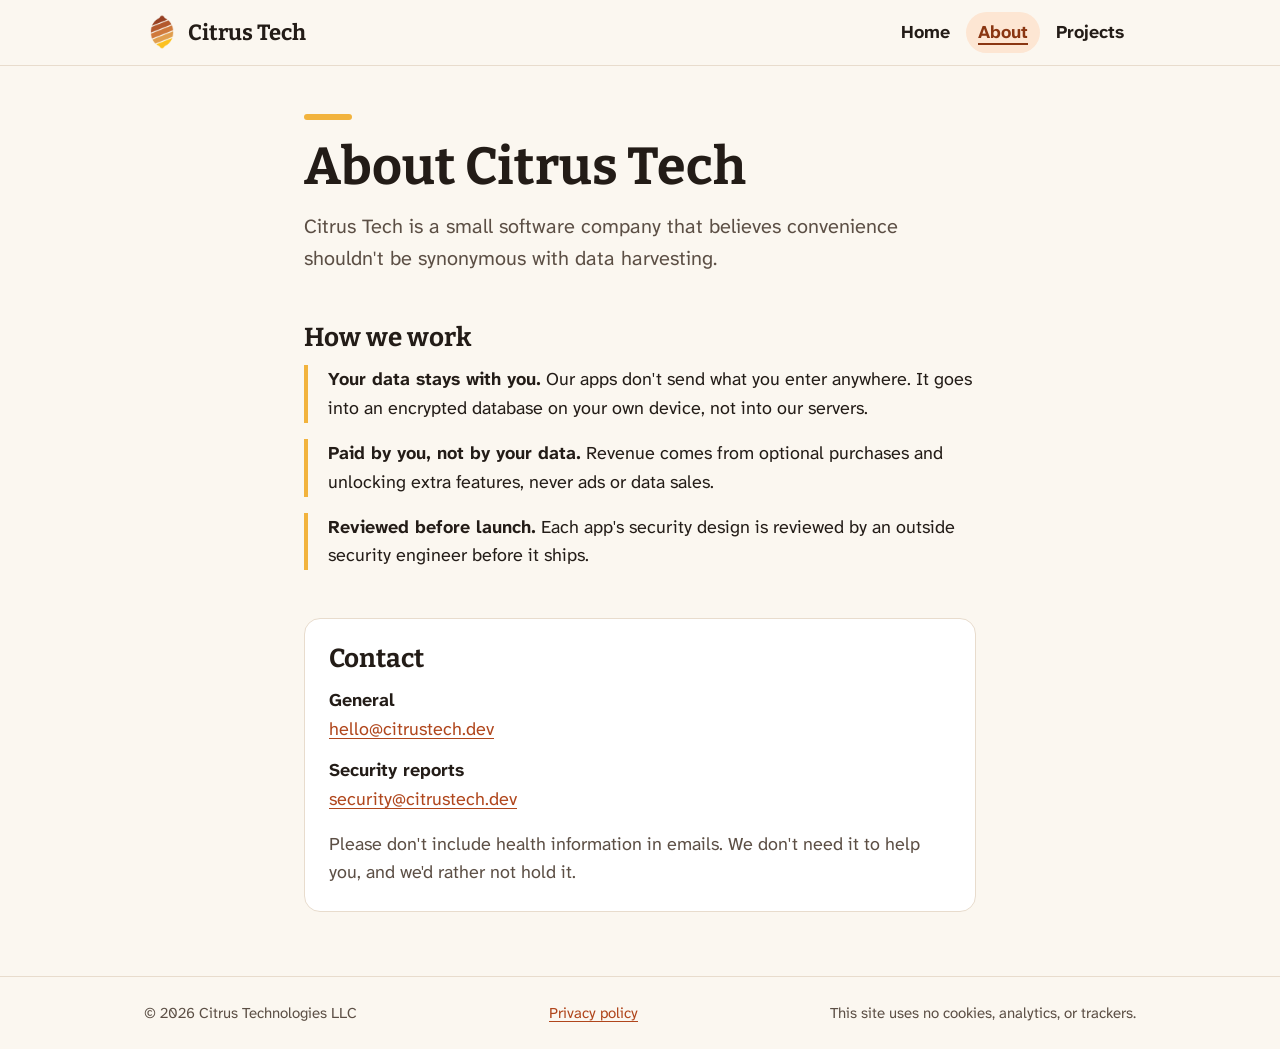
==== about.html @ 89f33420 "vanilla site v1" ====
<!doctype html>
<html lang="en">
<head>
    <meta charset="utf-8">
    <meta name="viewport" content="width=device-width, initial-scale=1">
    <meta name="referrer" content="no-referrer">
    <title>About · Citrus Tech</title>
    <meta name="description" content="Citrus Tech is an independent software company that builds private apps.">
    <link rel="icon" type="image/png" href="img/favicon.png">
    <link rel="stylesheet" href="css/site.css">
</head>
<body>
    <a class="skip-link" href="#main">Skip to content</a>

    <header class="site-header">
        <div class="site-header-inner">
            <a class="brand" href="index.html">
                <img src="img/logo.png" alt="" width="36" height="36">
                Citrus Tech
            </a>
            <nav class="site-nav" aria-label="Main">
                <ul role="list">
                    <li><a href="index.html">Home</a></li>
                    <li><a href="about.html" aria-current="page">About</a></li>
                    <li><a href="projects.html">Projects</a></li>
                </ul>
            </nav>
        </div>
    </header>

    <main id="main" tabindex="-1">
        <div class="prose">
            <h1 class="page-title">About Citrus Tech</h1>

            <p class="lede">Citrus Tech is a small software company that believes convenience shouldn't be synonymous with data harvesting.</p>
            <h2>How we work</h2>
            <ul class="feature-list" role="list">
                <li><strong>Your data stays with you.</strong> Our apps don't send what you enter anywhere. It goes into an encrypted database on your own device, not into our servers.</li>
                <li><strong>Paid by you, not by your data.</strong> Revenue comes from optional purchases and unlocking extra features, never ads or data sales.</li>
                <li><strong>Reviewed before launch.</strong> Each app's security design is reviewed by an outside security engineer before it ships.</li>
            </ul>

            <section class="contact card" aria-labelledby="contact-heading">
                <h2 id="contact-heading">Contact</h2>
                <dl>
                    <dt>General</dt>
                    <dd><a href="mailto:hello@citrustech.dev">hello@citrustech.dev</a></dd>
                    <dt>Security reports</dt>
                    <dd><a href="mailto:security@citrustech.dev">security@citrustech.dev</a></dd>
                </dl>
                <p class="note">Please don't include health information in emails. We don't need it to help you, and we'd rather not hold it.</p>
            </section>
        </div>
    </main>

    <footer class="site-footer">
        <div class="site-footer-inner">
            <ul role="list">
                <li>© 2026 Citrus Technologies LLC</li>
                <li><a href="privacy.html">Privacy policy</a></li>
                <li>This site uses no cookies, analytics, or trackers.</li>
            </ul>
        </div>
    </footer>
</body>
</html>
---- css/site.css ----
/* Citrus Tech: citrustech.dev
   All assets are self-hosted. No inline styles (CSP: style-src 'self'). */

/* ---------- Fonts (SIL OFL 1.1, see fonts/) ---------- */

/* Variable fonts, Latin subset (@fontsource-variable/atkinson-hyperlegible-next 5.3.0). */
@font-face {
    font-family: "Atkinson Hyperlegible Next";
    src: url("../fonts/AtkinsonHyperlegibleNext-latin-wght.woff2") format("woff2");
    font-weight: 200 800;
    font-style: normal;
    font-display: swap;
}

@font-face {
    font-family: "Atkinson Hyperlegible Next";
    src: url("../fonts/AtkinsonHyperlegibleNext-latin-wght-italic.woff2") format("woff2");
    font-weight: 200 800;
    font-style: italic;
    font-display: swap;
}

/* Variable font, Latin subset (@fontsource-variable/bitter 5.3.0). */
@font-face {
    font-family: "Bitter";
    src: url("../fonts/Bitter-latin-wght.woff2") format("woff2");
    font-weight: 100 900;
    font-style: normal;
    font-display: swap;
}

/* ---------- Palette ---------- */
/* All text/background pairs meet WCAG AA (4.5:1) in both themes. */

:root {
    color-scheme: light dark;

    --bg: #fbf7f0;
    --surface: #ffffff;
    --text: #231c17;
    --text-muted: #5c4f45;
    --border: #e8dccd;

    --accent: #b0461c;          /* links, button background, focus ring */
    --on-accent: #ffffff;       /* text on accent buttons */
    --accent-hover: #8f3713;
    --badge-bg: #fde6d3;
    --badge-text: #8a3612;
    --citrus: #f2b33d;          /* decorative only, never behind text */

    --font-body: "Atkinson Hyperlegible Next", system-ui, -apple-system, "Segoe UI", Roboto, sans-serif;
    --font-heading: "Bitter", Rockwell, "Roboto Slab", Georgia, serif;

    --radius: 1rem;
    --radius-small: 0.5rem;
    --measure: 42rem;
    --wide: 64rem;
    --gutter: 1rem;
}

@media (prefers-color-scheme: dark) {
    :root {
        --bg: #1e1915;
        --surface: #2a231e;
        --text: #f4ede4;
        --text-muted: #c4b5a6;
        --border: #3d332c;

        --accent: #f6a463;
        --on-accent: #1e1915;
        --accent-hover: #ffbe8a;
        --badge-bg: #4a2e1c;
        --badge-text: #ffc89a;
        --citrus: #f2b33d;
    }
}

/* ---------- Base ---------- */

*,
*::before,
*::after {
    box-sizing: border-box;
}

html {
    -webkit-text-size-adjust: 100%;
    text-size-adjust: 100%;
}

body {
    margin: 0;
    min-height: 100vh;
    display: flex;
    flex-direction: column;
    background-color: var(--bg);
    color: var(--text);
    font-family: var(--font-body);
    font-size: 1.125rem;
    line-height: 1.6;
}

h1,
h2,
h3 {
    font-family: var(--font-heading);
    font-weight: 700;
    line-height: 1.2;
    margin: 0 0 0.75rem;
}

h1 {
    font-size: clamp(2.25rem, 7vw, 3.25rem);
}

h2 {
    font-size: 1.625rem;
    margin-top: 3rem;
}

h3,
.h3 {
    font-size: 1.25rem;
    margin-top: 0;
}

p {
    margin: 0 0 1rem;
}

a {
    color: var(--accent);
    text-decoration-thickness: 0.08em;
    text-underline-offset: 0.18em;
}

a:hover {
    color: var(--accent-hover);
}

:focus-visible {
    outline: 3px solid var(--accent);
    outline-offset: 3px;
    border-radius: 2px;
}

img {
    max-width: 100%;
    height: auto;
}

/* ---------- Skip link ---------- */

.skip-link {
    position: absolute;
    left: var(--gutter);
    top: -4rem;
    z-index: 10;
    padding: 0.5rem 1rem;
    background-color: var(--accent);
    color: var(--on-accent);
    border-radius: var(--radius-small);
    font-weight: 700;
}

.skip-link:focus {
    top: 0.75rem;
}

/* ---------- Header ---------- */

.site-header {
    border-bottom: 1px solid var(--border);
}

.site-header-inner {
    max-width: var(--wide);
    margin: 0 auto;
    padding: 0.75rem var(--gutter);
    display: flex;
    flex-wrap: wrap;
    align-items: center;
    justify-content: space-between;
    gap: 0.5rem 1.5rem;
}

.brand {
    display: flex;
    align-items: center;
    gap: 0.5rem;
    color: var(--text);
    text-decoration: none;
    font-family: var(--font-heading);
    font-weight: 700;
    font-size: 1.375rem;
}

.brand:hover {
    color: var(--text);
}

.brand img {
    width: 2.25rem;
    height: 2.25rem;
}

.site-nav ul {
    list-style: none;
    margin: 0;
    padding: 0;
    display: flex;
    flex-wrap: wrap;
    gap: 0.25rem;
}

.site-nav a {
    display: block;
    padding: 0.375rem 0.75rem;
    border-radius: 999px;
    color: var(--text);
    text-decoration: none;
    font-weight: 700;
}

.site-nav a:hover {
    background-color: var(--badge-bg);
    color: var(--badge-text);
}

.site-nav a[aria-current="page"] {
    background-color: var(--badge-bg);
    color: var(--badge-text);
    text-decoration: underline;
    text-decoration-thickness: 2px;
    text-underline-offset: 0.25em;
}

/* ---------- Main ---------- */

main {
    flex: 1;
    width: 100%;
    max-width: var(--wide);
    margin: 0 auto;
    padding: 3rem var(--gutter) 4rem;
}

/* Focusable only so the skip link moves focus here; it isn't a control. */
main:focus {
    outline: none;
}

.prose {
    max-width: var(--measure);
    margin: 0 auto;
}

.lede {
    font-size: 1.25rem;
    color: var(--text-muted);
}

/* A small citrus bar above page headings. */
.page-title::before {
    content: "";
    display: block;
    width: 3rem;
    height: 0.375rem;
    margin-bottom: 1rem;
    border-radius: 999px;
    background-color: var(--citrus);
}

/* ---------- Home ---------- */

.hero {
    text-align: center;
    padding-top: 1rem;
}

.hero .page-title::before {
    margin-left: auto;
    margin-right: auto;
}

.hero .lede {
    max-width: 32rem;
    margin: 0 auto 1.5rem;
}

.principles {
    list-style: none;
    margin: 3rem 0;
    padding: 0;
    display: grid;
    gap: 1rem;
}

@media (min-width: 48rem) {
    .principles {
        grid-template-columns: repeat(3, 1fr);
    }
}

.card {
    background-color: var(--surface);
    border: 1px solid var(--border);
    border-radius: var(--radius);
    padding: 1.5rem;
}

.card p:last-child {
    margin-bottom: 0;
}

.principles .card {
    border-top: 0.375rem solid var(--citrus);
}

.cta {
    text-align: center;
}

.button {
    display: inline-block;
    padding: 0.75rem 1.5rem;
    border-radius: 999px;
    background-color: var(--accent);
    color: var(--on-accent);
    font-weight: 700;
    text-decoration: none;
}

.button:hover {
    background-color: var(--accent-hover);
    color: var(--on-accent);
}

/* ---------- About ---------- */

.feature-list {
    list-style: none;
    margin: 0;
    padding: 0;
    display: grid;
    gap: 1rem;
}

.feature-list li {
    padding-left: 1.25rem;
    border-left: 0.25rem solid var(--citrus);
}

.contact {
    margin-top: 3rem;
}

.contact h2 {
    margin-top: 0;
}

.contact dl {
    margin: 0 0 1rem;
}

.contact dt {
    font-weight: 700;
}

.contact dd {
    margin: 0 0 0.75rem;
    overflow-wrap: anywhere;
}

.note {
    color: var(--text-muted);
}

/* ---------- Projects ---------- */

/* Works with one card or two, so app cards can be swapped
   for a single "Two apps in development" card. */
.projects {
    list-style: none;
    margin: 2rem 0 0;
    padding: 0;
    display: grid;
    gap: 1rem;
}

.project-heading {
    display: flex;
    flex-wrap: wrap;
    align-items: center;
    gap: 0.5rem 0.75rem;
    margin-bottom: 0.75rem;
}

.project-heading h2 {
    margin: 0;
}

.badge {
    display: inline-block;
    padding: 0.125rem 0.75rem;
    border-radius: 999px;
    background-color: var(--badge-bg);
    color: var(--badge-text);
    font-size: 0.875rem;
    font-weight: 700;
    white-space: nowrap;
}

.check-list {
    margin: 0 0 1.5rem;
    padding-left: 1.25rem;
}

.check-list li {
    margin-bottom: 0.5rem;
}

.check-list li::marker {
    color: var(--accent);
}

/* ---------- Footer ---------- */

.site-footer {
    border-top: 1px solid var(--border);
    color: var(--text-muted);
    font-size: 0.9375rem;
}

.site-footer-inner {
    max-width: var(--wide);
    margin: 0 auto;
    padding: 1.5rem var(--gutter);
}

.site-footer ul {
    list-style: none;
    margin: 0;
    padding: 0;
    display: flex;
    flex-wrap: wrap;
    gap: 0.25rem 1.5rem;
    justify-content: space-between;
}

/* ---------- Motion ---------- */

@media (prefers-reduced-motion: no-preference) {
    a,
    .button {
        transition: background-color 150ms ease, color 150ms ease;
    }
}
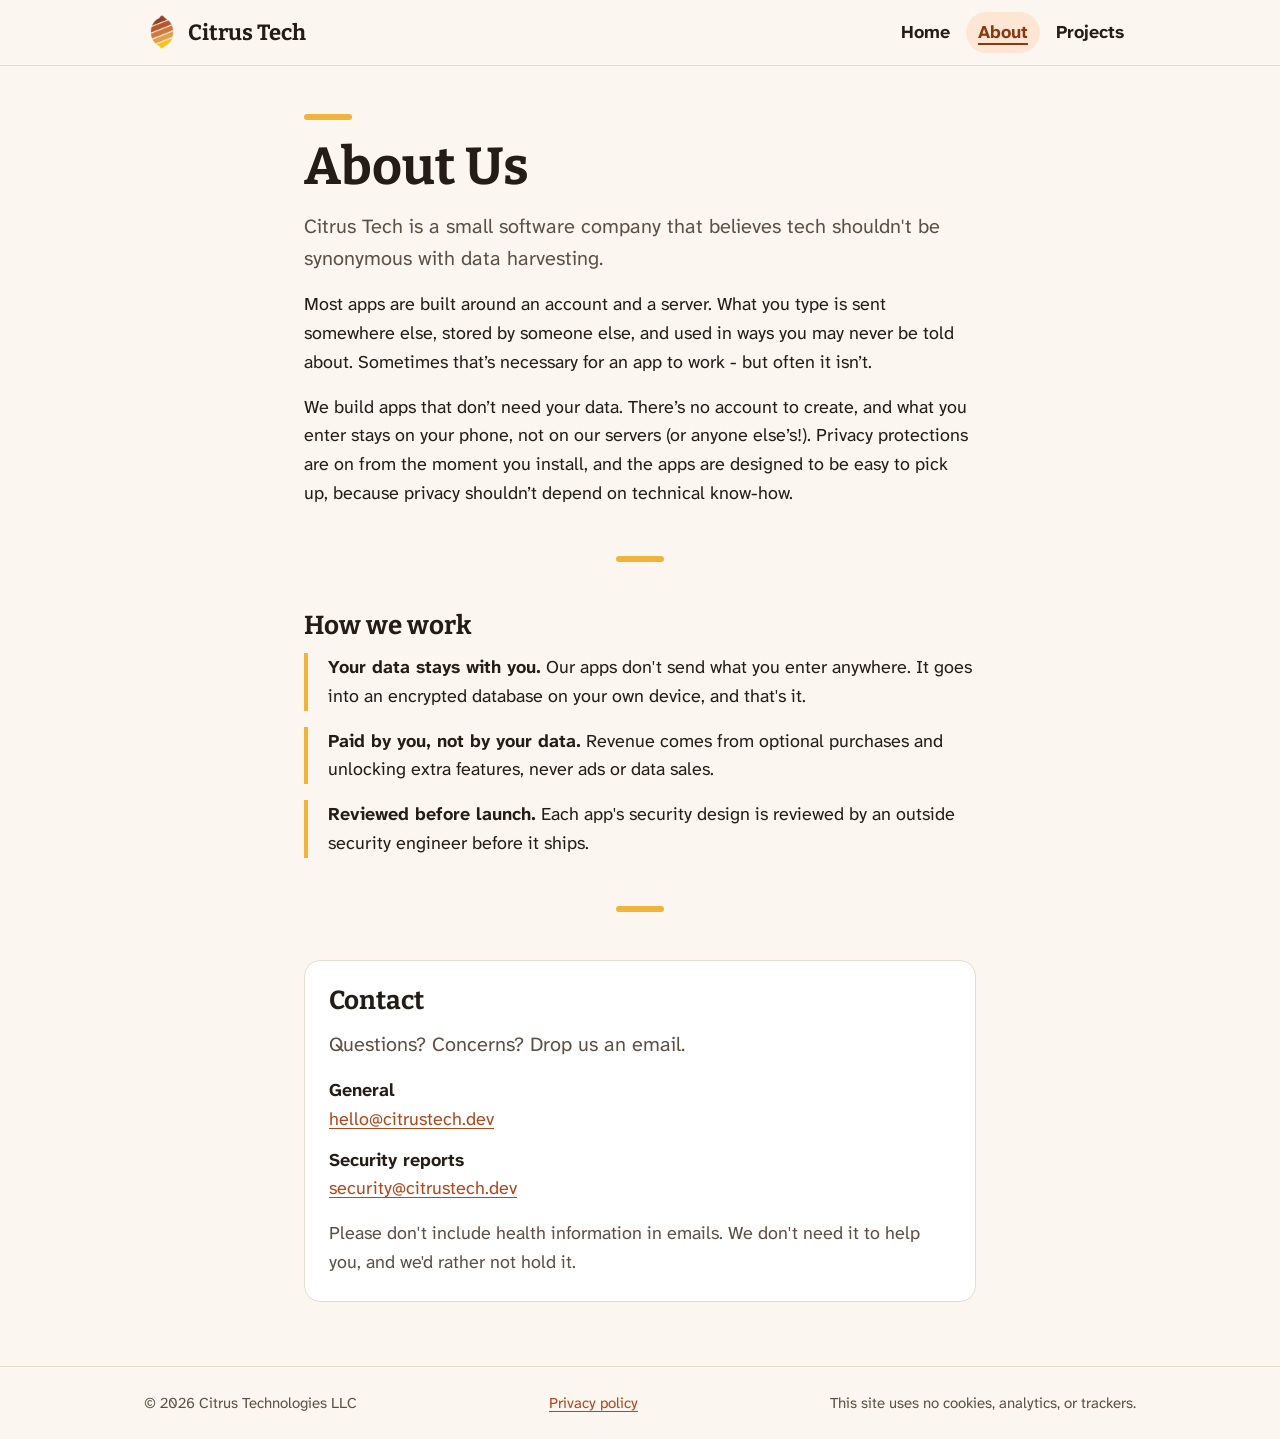
==== commit 8a95df8c: "projects & about copy updates" ====
--- a/about.html
+++ b/about.html
@@ -30,18 +30,23 @@
 
     <main id="main" tabindex="-1">
         <div class="prose">
-            <h1 class="page-title">About Citrus Tech</h1>
+            <h1 class="page-title">About Us</h1>
 
-            <p class="lede">Citrus Tech is a small software company that believes convenience shouldn't be synonymous with data harvesting.</p>
+            <p class="lede">Citrus Tech is a small software company that believes tech shouldn't be synonymous with data harvesting.</p>
+            <p>Most apps are built around an account and a server. What you type is sent somewhere else, stored by someone else, and used in ways you may never be told about. Sometimes that’s necessary for an app to work - but often it isn’t.</p>
+
+            <p>We build apps that don’t need your data. There’s no account to create, and what you enter stays on your phone, not on our servers (or anyone else’s!). Privacy protections are on from the moment you install, and the apps are designed to be easy to pick up, because privacy shouldn’t depend on technical know-how.</p>
+            <div class="spacer" aria-hidden="true"></div>
             <h2>How we work</h2>
             <ul class="feature-list" role="list">
-                <li><strong>Your data stays with you.</strong> Our apps don't send what you enter anywhere. It goes into an encrypted database on your own device, not into our servers.</li>
+                <li><strong>Your data stays with you.</strong> Our apps don't send what you enter anywhere. It goes into an encrypted database on your own device, and that's it.</li>
                 <li><strong>Paid by you, not by your data.</strong> Revenue comes from optional purchases and unlocking extra features, never ads or data sales.</li>
                 <li><strong>Reviewed before launch.</strong> Each app's security design is reviewed by an outside security engineer before it ships.</li>
             </ul>
-
+            <div class="spacer" aria-hidden="true"></div>
             <section class="contact card" aria-labelledby="contact-heading">
                 <h2 id="contact-heading">Contact</h2>
+                <p class="lede">Questions? Concerns? Drop us an email.</p>
                 <dl>
                     <dt>General</dt>
                     <dd><a href="mailto:hello@citrustech.dev">hello@citrustech.dev</a></dd>
--- a/css/site.css
+++ b/css/site.css
@@ -271,6 +271,17 @@
     background-color: var(--citrus);
 }
 
+/* Matches the bar above page headings, centered. Works on <hr> or <div>. */
+.spacer {
+    display: block;
+    width: 3rem;
+    height: 0.375rem;
+    margin: 3rem auto;
+    border: 0;
+    border-radius: 999px;
+    background-color: var(--citrus);
+}
+
 /* ---------- Home ---------- */
 
 .hero {
